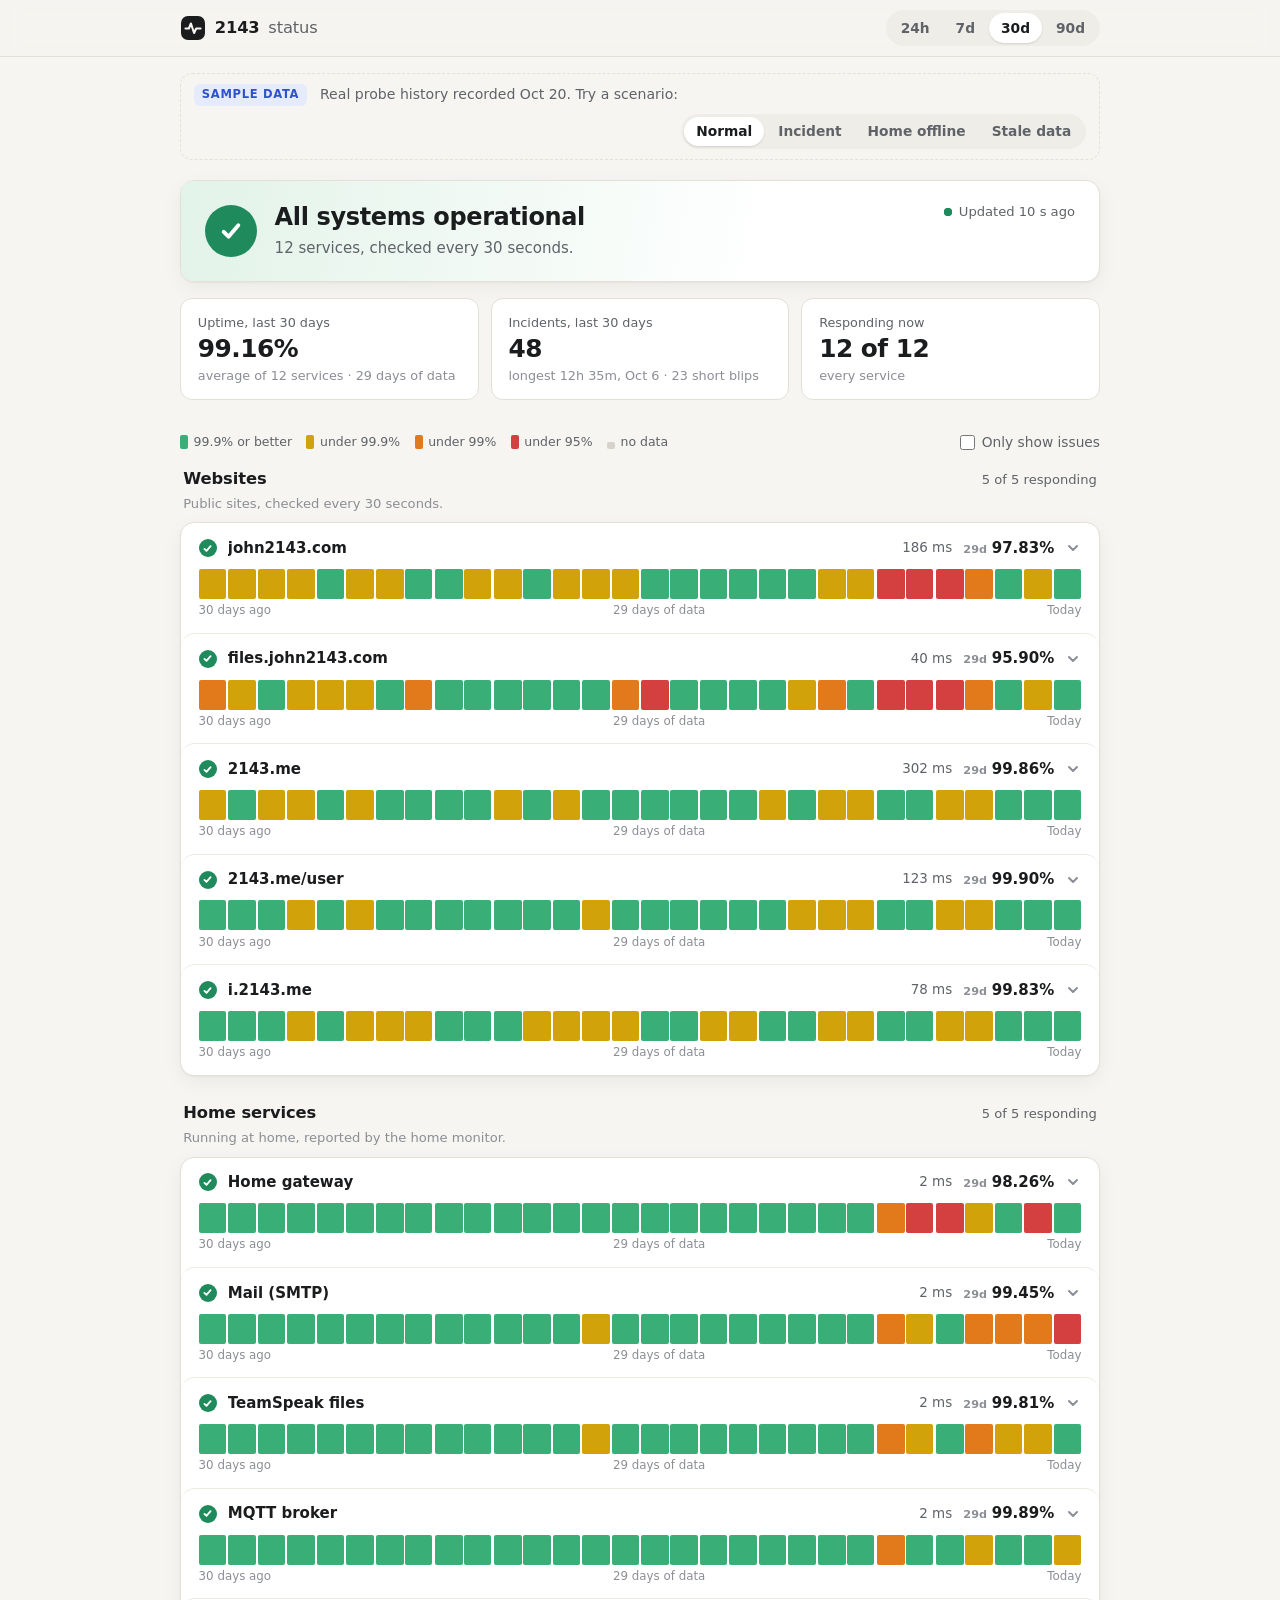
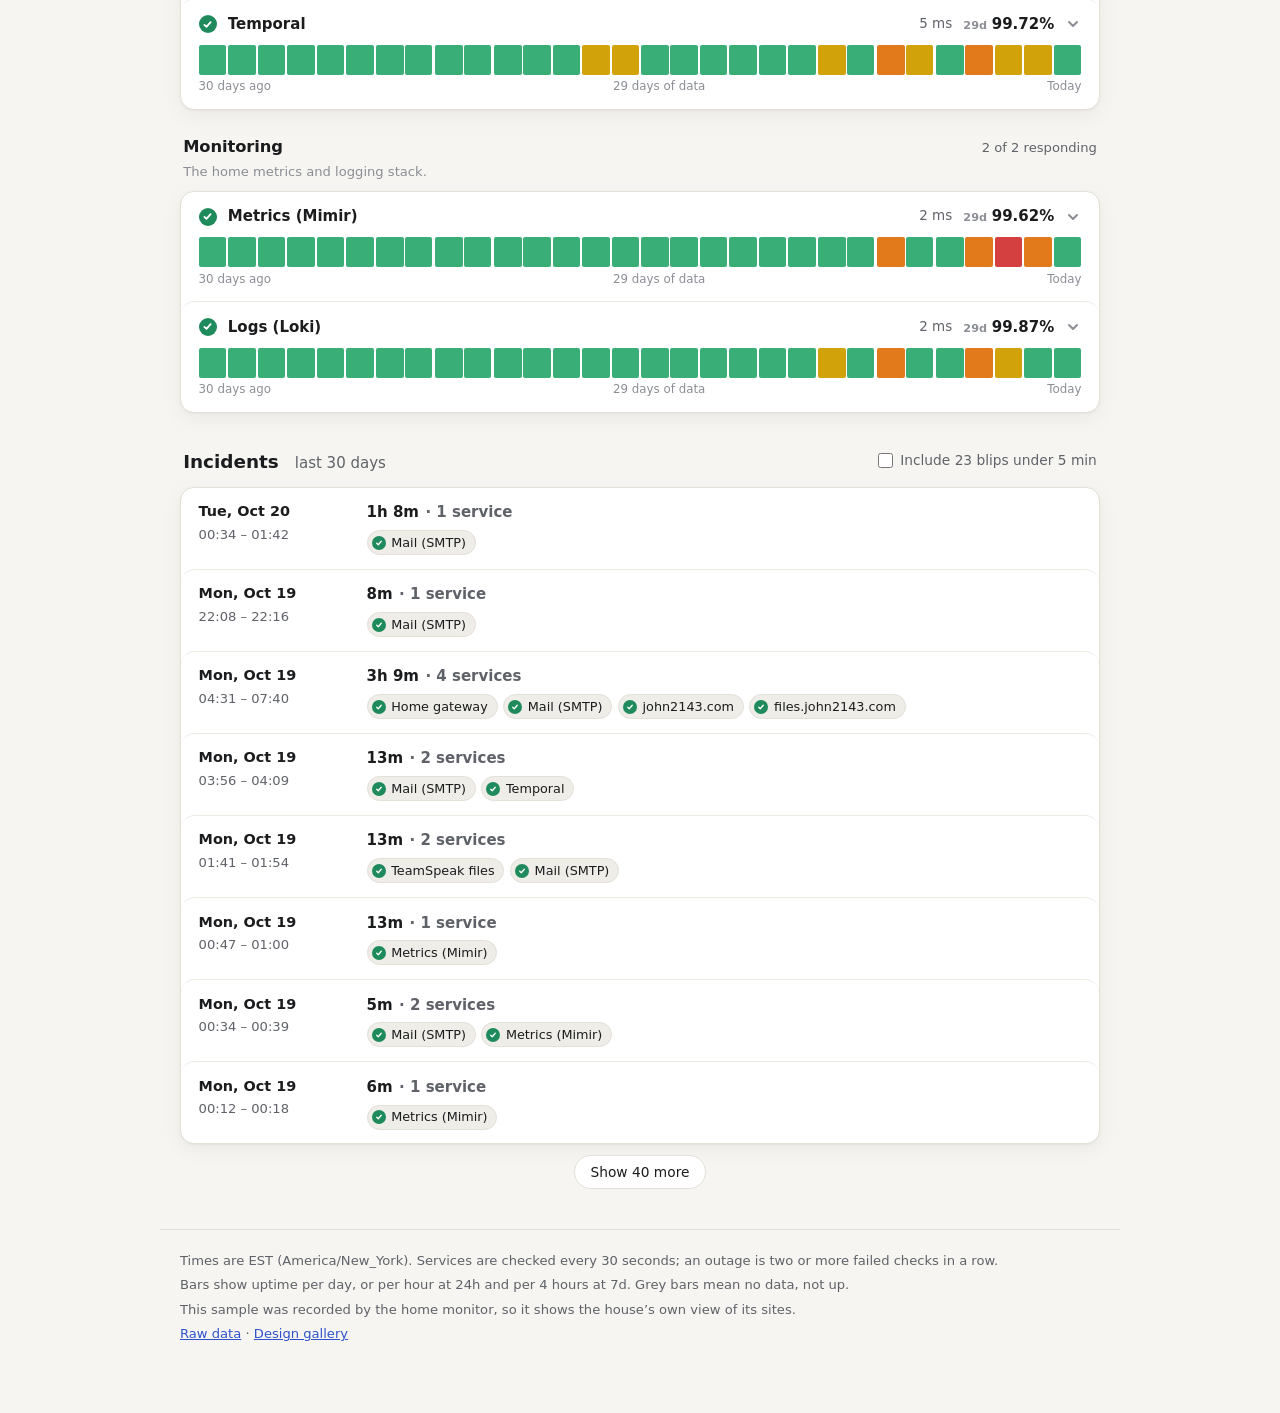
==== designs/board.html @ 42e2dd4e "feat(board): interactive uptime board on real probe history designs/board.html is an uptime-first st" ====
<!doctype html>
<html lang="en">
<head>
<meta charset="utf-8">
<meta name="viewport" content="width=device-width, initial-scale=1">
<meta name="color-scheme" content="light dark">
<title>2143 status</title>
<style>
:root{
  --bg:#f6f5f1;--surface:#fff;--surface-2:#efede7;--fg:#1b1c1e;--muted:#5f6268;--faint:#8b8e94;
  --line:#e3e0d8;--line-2:#eeebe4;--accent:#2f52cc;--accent-soft:#e6ebfb;
  --ok:#1f8a5b;--ok-bar:#3aae77;--minor:#d2a20a;--major:#e27a1c;--severe:#d43f3f;--none:#d6d3cb;
  --ok-soft:#e2f3e9;--warn-soft:#fbf1da;--bad-soft:#fbe5e2;--stale-soft:#ecebe7;--stale:#7a7d83;
  --shadow:0 1px 2px rgb(20 20 20/.04),0 6px 20px rgb(20 20 20/.05);--r:14px;
}
@media (prefers-color-scheme:dark){:root{
  --bg:#0f1012;--surface:#17181b;--surface-2:#1f2125;--fg:#e9e9e7;--muted:#a1a4a9;--faint:#74777d;
  --line:#2a2c31;--line-2:#222428;--accent:#90a9ff;--accent-soft:#1b2340;
  --ok:#4cc38a;--ok-bar:#35a26f;--minor:#e0b43a;--major:#ef8f3c;--severe:#f06a6a;--none:#33353a;
  --ok-soft:#13261c;--warn-soft:#2a2312;--bad-soft:#2e1717;--stale-soft:#202124;--stale:#8d9096;
  --shadow:0 1px 2px rgb(0 0 0/.35),0 8px 24px rgb(0 0 0/.25);
}}
*{box-sizing:border-box}
[hidden]{display:none!important}
html{-webkit-text-size-adjust:100%}
body{margin:0;background:var(--bg);color:var(--fg);font:15px/1.5 system-ui,-apple-system,"Segoe UI",Roboto,sans-serif;-webkit-font-smoothing:antialiased}
button{font:inherit;color:inherit}
a{color:var(--accent)}
.num{font-variant-numeric:tabular-nums}
.muted{color:var(--muted)}
.sr{position:absolute;width:1px;height:1px;overflow:hidden;clip:rect(0 0 0 0);white-space:nowrap}
.wrap{max-width:60rem;margin:0 auto;padding:0 1.25rem}
:focus-visible{outline:2px solid var(--accent);outline-offset:2px}
.skip{position:absolute;left:-999px;top:.5rem;background:var(--surface);padding:.4rem .7rem;border-radius:8px;z-index:30}
.skip:focus{left:.5rem}

/* header */
.top{position:sticky;top:0;z-index:20;background:color-mix(in srgb,var(--bg) 82%,transparent);backdrop-filter:saturate(1.4) blur(10px);-webkit-backdrop-filter:saturate(1.4) blur(10px);border-bottom:1px solid var(--line)}
.top-in{display:flex;align-items:center;justify-content:space-between;gap:1rem;height:3.5rem}
.brand{display:flex;align-items:center;gap:.55rem;font-weight:700;letter-spacing:-.01em;text-decoration:none;color:var(--fg);font-size:1.02rem}
.brand svg{width:26px;height:26px;flex:none}
.brand .muted{font-weight:500}
.seg{display:inline-flex;background:var(--surface-2);border-radius:999px;padding:3px;gap:2px}
.seg button{border:0;background:transparent;padding:.28rem .75rem;border-radius:999px;font-weight:600;font-size:.86rem;color:var(--muted);cursor:pointer;white-space:nowrap;transition:background .15s,color .15s}
.seg button:hover{color:var(--fg)}
.seg button[aria-checked=true]{background:var(--surface);color:var(--fg);box-shadow:0 1px 2px rgb(0 0 0/.12)}

/* sample bar */
.sample{display:flex;flex-wrap:wrap;align-items:center;gap:.5rem .8rem;margin:1rem 0 0;padding:.6rem .8rem;border:1px dashed var(--line);border-radius:12px;font-size:.88rem}
.sample-tag{font-weight:700;font-size:.72rem;letter-spacing:.06em;text-transform:uppercase;background:var(--accent-soft);color:var(--accent);padding:.15rem .5rem;border-radius:6px}
.sample .seg{margin-left:auto}

/* hero */
.hero{--tone:var(--ok);--tone-soft:var(--ok-soft);position:relative;overflow:hidden;margin:1.25rem 0 1rem;padding:1.35rem 1.5rem;border:1px solid var(--line);border-radius:var(--r);background:var(--surface);box-shadow:var(--shadow);display:grid;grid-template-columns:auto 1fr auto;gap:1.1rem;align-items:center}
.hero::before{content:"";position:absolute;inset:0;background:linear-gradient(100deg,var(--tone-soft) 0%,transparent 65%);pointer-events:none}
.hero>*{position:relative}
.hero[data-tone=warn]{--tone:var(--minor);--tone-soft:var(--warn-soft)}
.hero[data-tone=bad]{--tone:var(--severe);--tone-soft:var(--bad-soft)}
.hero[data-tone=stale]{--tone:var(--stale);--tone-soft:var(--stale-soft)}
.hero-icon{width:52px;height:52px;border-radius:50%;display:grid;place-items:center;background:var(--tone);color:#fff}
.hero-icon svg{width:26px;height:26px;fill:none;stroke:currentColor;stroke-width:2.4;stroke-linecap:round;stroke-linejoin:round}
.hero[data-tone=bad] .hero-icon::after,.hero[data-tone=warn] .hero-icon::after{content:"";position:absolute;inset:0;border-radius:50%;border:2px solid var(--tone);animation:ring 2.2s ease-out infinite}
@keyframes ring{from{transform:scale(1);opacity:.55}to{transform:scale(1.55);opacity:0}}
.hero h1{margin:0;font-size:1.5rem;line-height:1.25;letter-spacing:-.015em}
.hero p{margin:.3rem 0 0;color:var(--muted);max-width:40rem}
.live{align-self:start;display:flex;align-items:center;gap:.45rem;font-size:.82rem;color:var(--muted);white-space:nowrap}
.live-dot{width:8px;height:8px;border-radius:50%;background:var(--ok);position:relative}
.live-dot::after{content:"";position:absolute;inset:0;border-radius:50%;background:var(--ok);animation:ping 2s ease-out infinite}
.hero[data-tone=stale] .live-dot,.hero[data-tone=stale] .live-dot::after{background:var(--stale);animation:none}
@keyframes ping{from{transform:scale(1);opacity:.6}to{transform:scale(2.6);opacity:0}}

/* stats */
.stats{display:grid;grid-template-columns:repeat(3,minmax(0,1fr));gap:.75rem;margin-bottom:2rem}
.stat{background:var(--surface);border:1px solid var(--line);border-radius:12px;padding:.85rem 1.05rem}
.stat .k{font-size:.8rem;color:var(--muted)}
.stat .v{font-size:1.55rem;font-weight:650;letter-spacing:-.02em;line-height:1.25;margin-top:.1rem}
.stat .s{font-size:.8rem;color:var(--faint);margin-top:.1rem}

/* services */
.svc-bar{display:flex;flex-wrap:wrap;align-items:center;justify-content:space-between;gap:.6rem 1rem;margin:0 0 .9rem}
.legend{display:flex;flex-wrap:wrap;gap:.35rem .9rem;font-size:.78rem;color:var(--muted)}
.legend span{display:inline-flex;align-items:center;gap:.35rem}
.sw{display:inline-block;width:8px;height:14px;border-radius:2px;background:var(--ok-bar)}
.sw[data-t=minor]{background:var(--minor)}.sw[data-t=major]{background:var(--major)}.sw[data-t=severe]{background:var(--severe)}
.sw[data-t=none]{background:var(--none);height:7px;align-self:flex-end;margin-bottom:3px}
.toggle{display:inline-flex;align-items:center;gap:.45rem;font-size:.86rem;color:var(--muted);cursor:pointer;user-select:none}
.toggle input{accent-color:var(--accent);width:15px;height:15px;margin:0}
.group{margin-bottom:1.6rem}
.group-h{display:flex;align-items:baseline;justify-content:space-between;gap:1rem;margin:0 .2rem .15rem}
.group-h h2{margin:0;font-size:1.02rem;letter-spacing:-.005em}
.group-sum{font-size:.82rem;color:var(--muted)}
.group-note{margin:0 .2rem .55rem;font-size:.82rem;color:var(--faint)}
.rows{list-style:none;margin:0;padding:0;background:var(--surface);border:1px solid var(--line);border-radius:var(--r);box-shadow:var(--shadow)}
.row{padding:.85rem 1.1rem .8rem;border-top:1px solid var(--line-2);border-radius:var(--r)}
.row:first-child{border-top:0}
.row-h{display:grid;grid-template-columns:auto minmax(0,1fr) auto auto auto;align-items:center;gap:.7rem;width:100%;background:none;border:0;padding:0;text-align:left;cursor:pointer;border-radius:6px}
.name{font-weight:600;overflow:hidden;text-overflow:ellipsis;white-space:nowrap}
.lat{font-size:.84rem;color:var(--muted)}
.pct{font-weight:650;min-width:4.6rem;text-align:right}
.chev{width:16px;height:16px;fill:none;stroke:var(--faint);stroke-width:2;stroke-linecap:round;stroke-linejoin:round;transition:transform .2s}
.row-h[aria-expanded=true] .chev{transform:rotate(180deg)}
.row-h:hover .name{color:var(--accent)}
.tag{font-size:.78rem;font-weight:650;padding:.12rem .5rem;border-radius:999px;white-space:nowrap}
.tag.bad{background:var(--bad-soft);color:var(--severe)}
.tag.warn{background:var(--warn-soft);color:color-mix(in srgb,var(--minor) 70%,var(--fg))}
.tag.stale{background:var(--stale-soft);color:var(--muted)}
.cov{font-size:.7rem;font-weight:600;color:var(--faint);margin-right:.3rem}

.dot{--tone:var(--ok);width:18px;height:18px;border-radius:50%;display:inline-grid;place-items:center;background:var(--tone);color:#fff;flex:none}
.dot svg{width:11px;height:11px;fill:none;stroke:currentColor;stroke-width:2.6;stroke-linecap:round;stroke-linejoin:round}
.dot[data-s=down]{--tone:var(--severe)}
.dot[data-s=degraded]{--tone:var(--minor)}
.dot[data-s=unknown]{background:transparent;border:1.5px dashed var(--faint);color:var(--faint)}

.strip{display:grid;grid-template-columns:repeat(var(--n),minmax(0,1fr));gap:2px;align-items:end;height:30px;margin:.6rem 0 .2rem;border-radius:4px;cursor:pointer;touch-action:manipulation}
.strip[data-dense]{gap:1px}
.bar{height:100%;border-radius:2px;background:var(--ok-bar);transform-origin:bottom;transition:filter .12s}
.bar[data-t=minor]{background:var(--minor)}.bar[data-t=major]{background:var(--major)}.bar[data-t=severe]{background:var(--severe)}
.bar[data-t=none]{background:var(--none);height:34%}
.bar:hover,.bar.is-active{filter:brightness(1.18) saturate(1.1)}
.bar.is-active{outline:2px solid var(--fg);outline-offset:1px}
.anim .bar{animation:grow .45s cubic-bezier(.2,.7,.3,1) both;animation-delay:calc(var(--i)*3ms)}
@keyframes grow{from{transform:scaleY(.12);opacity:.25}}
.axis{display:flex;justify-content:space-between;gap:1rem;font-size:.74rem;color:var(--faint)}

/* detail */
.detail{display:grid;grid-template-columns:minmax(0,1.35fr) minmax(0,1fr);gap:1.1rem 1.5rem;margin-top:.9rem;padding-top:.9rem;border-top:1px dashed var(--line)}
.detail h3{margin:0 0 .4rem;font-size:.8rem;font-weight:650;color:var(--muted)}
.spark-h{display:flex;justify-content:space-between;gap:.5rem;align-items:baseline}
.spark-read{font-size:.8rem;color:var(--muted)}
.spark{display:block;width:100%;height:64px;cursor:crosshair}
.spark-line{fill:none;stroke:var(--accent);stroke-width:1.6;vector-effect:non-scaling-stroke;stroke-linejoin:round}
.spark-area{fill:var(--accent);opacity:.1}
.spark-x{stroke:var(--fg);stroke-width:1;opacity:.45;vector-effect:non-scaling-stroke}
.spark-axis{display:flex;justify-content:space-between;font-size:.72rem;color:var(--faint)}
.facts{margin:0;display:grid;gap:.45rem;font-size:.86rem;align-content:start;align-self:start}
.facts div{display:grid;grid-template-columns:7.5rem 1fr;gap:.5rem}
.facts dt{color:var(--muted)}.facts dd{margin:0}
.facts .warn{color:var(--major);font-weight:600}
.mini{display:flex;flex-wrap:wrap;gap:.2rem .8rem}
.mini span{color:var(--muted);font-size:.8rem}.mini b{color:var(--fg);font-weight:600;font-size:.86rem}
.d-out{margin-top:1rem}
.d-out ol{list-style:none;margin:0;padding:0;display:grid;gap:.25rem}
.olink{display:flex;gap:.6rem;width:100%;background:none;border:0;padding:.3rem .45rem;margin:0 -.45rem;border-radius:6px;cursor:pointer;text-align:left;font-size:.86rem}
.olink:hover{background:var(--surface-2)}
.olink .when{color:var(--muted);min-width:9.5rem}
.small{font-size:.86rem}

/* incidents */
.sec-h{display:flex;flex-wrap:wrap;align-items:baseline;gap:.4rem 1rem;margin:2.2rem .2rem .7rem}
.sec-h h2{margin:0;font-size:1.15rem}
.sec-h .toggle{margin-left:auto}
.inc-list{list-style:none;margin:0;padding:0;background:var(--surface);border:1px solid var(--line);border-radius:var(--r);box-shadow:var(--shadow)}
.inc{display:grid;grid-template-columns:9.5rem minmax(0,1fr);gap:1rem;padding:.85rem 1.1rem;border-top:1px solid var(--line-2);border-radius:var(--r)}
.inc:first-child{border-top:0}
.inc-day{display:block;font-weight:600;font-size:.9rem}
.inc-time{font-size:.82rem;color:var(--muted)}
.inc-title{display:flex;flex-wrap:wrap;align-items:center;gap:.4rem;font-weight:600}
.badge{font-size:.7rem;font-weight:700;letter-spacing:.04em;text-transform:uppercase;padding:.12rem .45rem;border-radius:5px;background:var(--bad-soft);color:var(--severe)}
.chips{display:flex;flex-wrap:wrap;gap:.35rem;margin-top:.4rem}
.chip{display:inline-flex;align-items:center;gap:.35rem;border:1px solid var(--line);background:var(--surface-2);border-radius:999px;padding:.12rem .55rem .12rem .25rem;font-size:.8rem;cursor:pointer}
.chip:hover{border-color:var(--accent)}
.chip .dot{width:14px;height:14px}.chip .dot svg{width:8px;height:8px}
.empty{padding:1.1rem;color:var(--muted);display:flex;gap:.6rem;align-items:center}
.more{display:block;margin:.7rem auto 0;border:1px solid var(--line);background:var(--surface);border-radius:999px;padding:.35rem 1rem;font-size:.86rem;cursor:pointer}
.more:hover{border-color:var(--accent)}
.flash{animation:flash 1.8s ease-out}
@keyframes flash{0%,35%{box-shadow:inset 0 0 0 2px var(--accent);background:var(--accent-soft)}100%{box-shadow:inset 0 0 0 2px transparent}}

/* tooltip */
.tip{position:fixed;z-index:40;max-width:17rem;padding:.55rem .7rem;border-radius:10px;background:var(--fg);color:var(--bg);font-size:.8rem;line-height:1.4;box-shadow:0 8px 24px rgb(0 0 0/.2);pointer-events:none}
.tip-h{font-weight:650;margin-bottom:.15rem}
.tip-v{display:flex;align-items:center;gap:.4rem}
.tip-o{opacity:.8;margin-top:.15rem}
.tip-hint{opacity:.6;margin-top:.3rem;font-size:.74rem}

.foot{margin-top:2.5rem;padding-top:1rem;padding-bottom:3rem;border-top:1px solid var(--line);font-size:.82rem;color:var(--muted)}
.foot p{margin:.3rem 0}
.nojs{margin:2rem 0;padding:1rem;border:1px solid var(--line);border-radius:12px}

@media (max-width:640px){
  .wrap{padding:0 .9rem}
  .brand .muted{display:none}
  .seg button{padding:.25rem .55rem}
  .hero{grid-template-columns:auto 1fr;padding:1.1rem}
  .hero h1{font-size:1.2rem}
  .hero-icon{width:42px;height:42px}.hero-icon svg{width:21px;height:21px}
  .live{grid-column:1/-1;order:-1}
  .stats{grid-template-columns:1fr;gap:0;background:var(--surface);border:1px solid var(--line);border-radius:12px}
  .stat{display:grid;grid-template-columns:1fr auto;column-gap:1rem;align-items:center;border:0;border-top:1px solid var(--line-2);border-radius:0;background:none;padding:.6rem .9rem}
  .stat:first-child{border-top:0}
  .stat .v{grid-column:2;grid-row:1/3;font-size:1.25rem;margin:0}
  .stat .k{color:var(--fg);font-weight:600}
  .row{padding:.75rem .85rem}
  .row-h{gap:.5rem}.lat{display:none}
  .detail{grid-template-columns:1fr}
  .inc{grid-template-columns:1fr;gap:.3rem}
  .sample .seg{margin-left:0;max-width:100%;overflow-x:auto;scrollbar-width:none}
}
@media (prefers-reduced-motion:reduce){
  *,*::before,*::after{animation:none!important;transition:none!important}
}
</style>
</head>
<body>
<a class="skip" href="#services">Skip to services</a>
<header class="top">
  <div class="wrap top-in">
    <a class="brand" href="./">
      <svg viewBox="0 0 26 26" aria-hidden="true"><rect x="1" y="1" width="24" height="24" rx="7" fill="currentColor"/><path d="M5.5 13.5h3.4l2-5 3.2 9.5 2.1-4.5h4.3" fill="none" stroke="var(--bg)" stroke-width="2.1" stroke-linecap="round" stroke-linejoin="round"/></svg>
      <span>2143</span><span class="muted">status</span>
    </a>
    <div class="seg" id="range" role="radiogroup" aria-label="Time range">
      <button type="button" role="radio" data-range="24h">24h</button>
      <button type="button" role="radio" data-range="7d">7d</button>
      <button type="button" role="radio" data-range="30d">30d</button>
      <button type="button" role="radio" data-range="90d">90d</button>
    </div>
  </div>
</header>

<main class="wrap">
  <div id="sample" class="sample" hidden></div>
  <section id="hero" class="hero" data-tone="stale" aria-labelledby="hero-title">
    <div class="hero-icon" aria-hidden="true"></div>
    <div><h1 id="hero-title">Loading status…</h1><p></p></div>
  </section>
  <p id="announce" class="sr" aria-live="polite"></p>
  <section id="stats" class="stats" aria-label="Summary"></section>
  <section id="services" aria-label="Services"></section>
  <section id="incidents" aria-labelledby="inc-h"></section>
  <noscript><p class="nojs">The live board needs JavaScript. The raw data is at <a href="sample-normal.json">sample-normal.json</a>.</p></noscript>
</main>
<footer class="wrap foot" id="foot"></footer>
<div id="tip" class="tip" role="tooltip" hidden></div>
<p id="sr" class="sr" aria-live="polite"></p>

<script>
(() => {
'use strict';
const RANGES = {
  '24h': {secs: 86400, days: 1, label: 'last 24 hours', unit: 'hour', start: '24 hours ago'},
  '7d': {secs: 7 * 86400, days: 7, label: 'last 7 days', unit: '4 hours', start: '7 days ago'},
  '30d': {secs: 30 * 86400, days: 30, label: 'last 30 days', unit: 'day', start: '30 days ago'},
  '90d': {secs: 90 * 86400, days: 90, label: 'last 90 days', unit: 'day', start: '90 days ago'},
};
const SCENARIOS = [['normal', 'Normal'], ['incident', 'Incident'], ['home-offline', 'Home offline'], ['stale', 'Stale data']];
const STALE_S = 120, BLIP_S = 300, POLL_MS = 30000, LIMIT = 8;
const reduceMotion = matchMedia('(prefers-reduced-motion: reduce)');
const $ = (s, r = document) => r.querySelector(s);
const $$ = (s, r = document) => [...r.querySelectorAll(s)];
const esc = s => String(s ?? '').replace(/[&<>"']/g, c => ({'&': '&amp;', '<': '&lt;', '>': '&gt;', '"': '&quot;', "'": '&#39;'}[c]));

const state = {range: '30d', scenario: null, open: new Set(), issues: false, blips: false, showAll: false};
let data = null, mode = 'live', loadedAt = 0, fmt = null, byId = {}, incidents = [], outagesBy = {};
const bucketCache = {};
let active = null, lastPointer = 'mouse', tapKey = null, heroKey = '', pollTimer = 0;

/* ---------- formatting ---------- */
const GLYPH = {
  up: '<path d="M3.5 8.5l3 3 6-7"/>',
  down: '<path d="M4.5 4.5l7 7M11.5 4.5l-7 7"/>',
  degraded: '<path d="M8 4v5"/><path d="M8 12v.2"/>',
  unknown: '<path d="M5 8h6"/>',
};
const HERO_GLYPH = {ok: GLYPH.up, warn: GLYPH.degraded, bad: GLYPH.down, stale: '<path d="M8 4.5V8l2.5 1.6"/><circle cx="8" cy="8" r="5.5"/>'};
const STATE_WORD = {up: 'Up', down: 'Down', degraded: 'Slow', unknown: 'Not reporting'};
const svg16 = p => `<svg viewBox="0 0 16 16" aria-hidden="true">${p}</svg>`;
const dot = s => `<span class="dot" data-s="${esc(s)}">${svg16(GLYPH[s] || GLYPH.unknown)}</span>`;

function pct(v) {
  if (v == null) return '—';
  if (v >= 100) return '100%';
  return (Math.floor(v * 100) / 100).toFixed(2) + '%';
}
function durText(s) {
  s = Math.max(0, Math.round(s));
  if (s < 60) return 'under a minute';
  const m = Math.round(s / 60);
  if (m < 60) return `${m}m`;
  const h = Math.floor(m / 60);
  if (h < 24) return `${h}h ${m % 60}m`;
  return `${Math.floor(h / 24)}d ${h % 24}h`;
}
function agoText(s) {
  s = Math.max(0, Math.round(s));
  if (s < 60) return `${s} s ago`;
  if (s < 3600) return `${Math.round(s / 60)} min ago`;
  return `${Math.round(s / 3600)} h ago`;
}
const msText = v => v == null ? '—' : v >= 1000 ? `${(v / 1000).toFixed(1)} s` : `${Math.round(v)} ms`;
function listNames(a) {
  if (a.length <= 1) return a.join('');
  if (a.length <= 3) return a.slice(0, -1).join(', ') + ' and ' + a[a.length - 1];
  return `${a.slice(0, 2).join(', ')} and ${a.length - 2} others`;
}
function makeFmt(tz) {
  const o = tz ? {timeZone: tz} : {};
  const day = new Intl.DateTimeFormat('en-US', {...o, weekday: 'short', month: 'short', day: 'numeric'});
  const dayShort = new Intl.DateTimeFormat('en-US', {...o, month: 'short', day: 'numeric'});
  const time = new Intl.DateTimeFormat('en-US', {...o, hour: '2-digit', minute: '2-digit', hourCycle: 'h23'});
  const iso = new Intl.DateTimeFormat('en-CA', {...o, year: 'numeric', month: '2-digit', day: '2-digit'});
  const dayUTC = new Intl.DateTimeFormat('en-US', {timeZone: 'UTC', weekday: 'short', month: 'short', day: 'numeric'});
  const zone = (new Intl.DateTimeFormat('en-US', {...o, timeZoneName: 'short'}).formatToParts(new Date())
    .find(p => p.type === 'timeZoneName') || {}).value || '';
  return {
    day: t => day.format(t * 1000), dayShort: t => dayShort.format(t * 1000), time: t => time.format(t * 1000),
    iso: t => iso.format(t * 1000), dayUTC: d => dayUTC.format(d), zone,
  };
}
function safeUrl(u) {
  try { const x = new URL(u); return x.protocol === 'https:' ? x : null; } catch { return null; }
}

/* ---------- clock ---------- */
const elapsed = () => (Date.now() - loadedAt) / 1000;
function ageS() {
  if (mode === 'sample') { const b = data.sample_age_s || 0; return b > STALE_S ? b + elapsed() : b + elapsed() % 30; }
  return Math.max(0, Date.now() / 1000 - data.generated);
}
function homeAgeS() {
  const b = data.home_age_s;
  if (b == null) return null;
  if (mode === 'sample') return b > STALE_S ? b + elapsed() : b + elapsed() % 30;
  return b + Math.max(0, Date.now() / 1000 - data.generated);
}
const nowS = () => data.generated + (mode === 'sample' ? ageS() : Math.max(0, Date.now() / 1000 - data.generated));

/* ---------- state in the URL ---------- */
function readHash() {
  const p = new URLSearchParams(location.hash.slice(1));
  state.range = RANGES[p.get('range')] ? p.get('range') : '30d';
  const sc = p.get('scenario');
  state.scenario = SCENARIOS.some(s => s[0] === sc) ? sc : null;
  state.open = new Set((p.get('open') || '').split(',').filter(Boolean));
  state.issues = p.get('issues') === '1';
}
function writeHash() {
  const p = new URLSearchParams();
  if (state.range !== '30d') p.set('range', state.range);
  if (state.scenario) p.set('scenario', state.scenario);
  if (state.open.size) p.set('open', [...state.open].join(','));
  if (state.issues) p.set('issues', '1');
  const h = p.toString();
  history.replaceState(null, '', h ? '#' + h : location.pathname + location.search);
}

/* ---------- data ---------- */
async function fetchJson(url) {
  const r = await fetch(url, {cache: 'no-store'});
  if (!r.ok) throw new Error(`${url}: ${r.status}`);
  return r.json();
}
async function load(animate) {
  let d = null, m = 'live';
  if (!state.scenario) { try { d = await fetchJson('status.json'); } catch { d = null; } }
  if (!d) { m = 'sample'; d = await fetchJson(`sample-${state.scenario || 'normal'}.json`); }
  if (!d || d.v !== 1 || !Array.isArray(d.components)) throw new Error('Unexpected status data');
  data = d; mode = m; loadedAt = Date.now();
  fmt = makeFmt(d.tz);
  byId = Object.fromEntries(d.components.map(c => [c.id, c]));
  prepareOutages(d.outages || []);
  render(animate);
  schedulePoll();
}
function daysTouched(a, b) {
  const s = new Set();
  for (let t = a; t < b; t += 3600) s.add(fmt.iso(t));
  s.add(fmt.iso(Math.max(a, b - 1)));
  return s;
}
function prepareOutages(outs) {
  outagesBy = {};
  const now = nowS();
  const list = outs.filter(o => byId[o.id]).map(o => ({...o, endT: o.end == null ? Infinity : o.end}))
    .sort((x, y) => x.start - y.start);
  for (const o of list) {
    o.days = daysTouched(o.start, o.end == null ? now : o.end);
    (outagesBy[o.id] ||= []).push(o);
  }
  const groups = [];
  for (const o of list) {
    const g = groups[groups.length - 1];
    if (g && o.start <= g.endT + BLIP_S) { g.endT = Math.max(g.endT, o.endT); g.outs.push(o); }
    else groups.push({start: o.start, endT: o.endT, outs: [o]});
  }
  for (const g of groups) {
    g.key = 'i' + g.start;
    g.end = g.endT === Infinity ? null : g.endT;
    g.ids = [...new Set(g.outs.map(o => o.id))];
    for (const o of g.outs) o.inc = g.key;
  }
  incidents = groups.reverse();
}
const incDur = i => (i.end == null ? nowS() : i.end) - i.start;
const isBlip = i => i.end != null && incDur(i) < BLIP_S;

function tier(p) {
  if (p == null) return 'none';
  if (p >= 99.9) return 'ok';
  if (p >= 99) return 'minor';
  if (p >= 95) return 'major';
  return 'severe';
}
function dayDate(j) {
  const [y, m, d] = data.days_start.split('-').map(Number);
  return new Date(Date.UTC(y, m - 1, d + j, 12));
}
function buckets(c, range) {
  if (range === '24h' || range === '7d') {
    const H = c.hourly_pct || [], step = range === '24h' ? 1 : 4, n = range === '24h' ? 24 : 42;
    const first = H.length - n * step, out = [];
    for (let i = 0; i < n; i++) {
      const idx = first + i * step, vals = H.slice(idx, idx + step).filter(v => v != null);
      const a = data.hours_start + idx * 3600, b = a + step * 3600;
      const p = vals.length ? vals.reduce((x, y) => x + y, 0) / vals.length : null;
      const label = fmt.iso(a) === fmt.iso(b - 1)
        ? `${fmt.day(a)}, ${fmt.time(a)}–${fmt.time(b)}` : `${fmt.day(a)} ${fmt.time(a)} – ${fmt.time(b)}`;
      out.push({a, b, pct: p, down: p == null ? null : Math.round((1 - p / 100) * step * 60), label});
    }
    return out;
  }
  const n = RANGES[range].days, D = c.daily_pct || [], M = c.daily_down_min || [], first = D.length - n;
  return Array.from({length: n}, (_, i) => {
    const j = first + i, dd = dayDate(j);
    return {day: dd.toISOString().slice(0, 10), pct: D[j] ?? null, down: M[j] ?? null, label: fmt.dayUTC(dd), noon: dd};
  });
}
function bucketOutages(id, b) {
  const now = nowS();
  return (outagesBy[id] || []).filter(o => b.day ? o.days.has(b.day) : o.start < b.b && (o.end == null ? now : o.end) > b.a);
}
function coverageDays(c) { return c.since ? (data.generated - c.since) / 86400 : null; }
function needsAttention(c) {
  const u = c.uptime ? c.uptime[state.range] : null;
  return c.state !== 'up' || (u != null && u < 99.9);
}

/* ---------- render ---------- */
function render(animate) {
  const prev = active;
  hideTip();
  const focusId = document.activeElement && document.activeElement.closest('[data-id]') ? document.activeElement.closest('[data-id]').dataset.id : null;
  const focusIsStrip = document.activeElement && document.activeElement.classList.contains('strip');
  $$('#range button').forEach(b => b.setAttribute('aria-checked', String(b.dataset.range === state.range)));
  renderSample();
  renderHero(true);
  renderStats();
  renderServices(animate);
  renderIncidents();
  renderFoot();
  if (focusId) {
    const el = focusIsStrip ? $(`.strip[data-id="${CSS.escape(focusId)}"]`) : $(`.row-h[data-id="${CSS.escape(focusId)}"]`);
    if (el) el.focus({preventScroll: true});
  }
  if (prev && !animate) {
    const s = $(`.strip[data-id="${CSS.escape(prev.id)}"]`), b = s && $$('.bar', s)[prev.i];
    if (b) showTip(b);
  }
}
function renderSample() {
  const el = $('#sample');
  if (mode !== 'sample') { el.hidden = true; return; }
  el.hidden = false;
  const cur = state.scenario || 'normal';
  el.innerHTML = `<span class="sample-tag">Sample data</span>
    <span class="muted">Real probe history recorded ${esc(fmt.dayShort(data.generated))}. Try a scenario:</span>
    <div class="seg" role="radiogroup" aria-label="Scenario">${SCENARIOS.map(([k, v]) =>
      `<button type="button" role="radio" data-sc="${k}" aria-checked="${k === cur}">${v}</button>`).join('')}</div>`;
}
function heroModel() {
  const C = data.components, age = ageS(), homeAge = homeAgeS(), now = nowS();
  const down = C.filter(c => c.state === 'down'), slow = C.filter(c => c.state === 'degraded'), unk = C.filter(c => c.state === 'unknown');
  const names = a => esc(listNames(a.map(c => c.name)));
  const be = a => a.length > 1 ? 'are' : 'is';
  if (age > STALE_S) return {tone: 'stale', title: 'Status data is out of date',
    sub: `The last update arrived ${agoText(age)}. Everything below is the last known state, not the current one.`};
  const home = C.filter(c => c.hosted === 'home');
  if (homeAge != null && homeAge > STALE_S && home.length && home.every(c => c.state === 'down' || c.state === 'unknown')) {
    const cloudUp = C.filter(c => c.hosted === 'cloud' && c.state === 'up').length;
    return {tone: 'bad', title: 'Home looks offline',
      sub: `${down.length ? `${names(down)} ${be(down)} down, and h` : 'H'}ome services have not reported for ${durText(homeAge)}.` +
        (cloudUp ? ' Sites hosted in the cloud are up.' : '')};
  }
  if (down.length) {
    const starts = down.map(c => (outagesBy[c.id] || []).filter(o => o.end == null).map(o => o.start)).flat();
    const since = starts.length ? Math.min(...starts) : null;
    const parts = [];
    if (down.length > 1) parts.push(`${names(down)}.`);
    if (since) parts.push(`Down since ${fmt.time(since)} (${durText(now - since)}).`);
    if (slow.length) parts.push(`${names(slow)} ${be(slow)} slow.`);
    if (unk.length) parts.push(`${unk.length} not reporting.`);
    if (!slow.length && !unk.length) parts.push('Everything else is responding.');
    return {tone: 'bad', title: down.length === 1 ? `${esc(down[0].name)} is down` : `${down.length} services are down`, sub: parts.join(' ')};
  }
  if (slow.length) return {tone: 'warn', title: slow.length === 1 ? `${esc(slow[0].name)} is slow` : `${slow.length} services are slow`,
    sub: `Responding, but slower than usual${slow.length === 1 && slow[0].latency_ms ? ` (${msText(slow[0].latency_ms)})` : ''}.`};
  if (unk.length) return {tone: 'warn', title: `${unk.length} ${unk.length === 1 ? 'service is' : 'services are'} not reporting`,
    sub: `${names(unk)}. Their last known state is shown below.`};
  return {tone: 'ok', title: 'All systems operational', sub: `${C.length} services, checked every ${data.probe_interval_s || 30} seconds.`};
}
function renderHero(force) {
  const m = heroModel(), key = m.tone + m.title + m.sub.replace(/\d+/g, '');
  const hero = $('#hero');
  if (force || key !== heroKey || m.sub !== hero.dataset.sub) {
    hero.dataset.tone = m.tone;
    hero.dataset.sub = m.sub;
    hero.innerHTML = `<div class="hero-icon" aria-hidden="true"><svg viewBox="0 0 16 16">${HERO_GLYPH[m.tone]}</svg></div>
      <div><h1 id="hero-title">${m.title}</h1><p>${m.sub}</p></div>
      <div class="live"><span class="live-dot" aria-hidden="true"></span><span id="age"></span></div>`;
    if (key !== heroKey) $('#announce').textContent = m.title.replace(/&[^;]+;/g, '');
    heroKey = key;
  }
  $('#age').textContent = `Updated ${agoText(ageS())}`;
}
function renderStats() {
  const C = data.components, r = RANGES[state.range], since = nowS() - r.secs;
  const ups = C.map(c => c.uptime ? c.uptime[state.range] : null).filter(v => v != null);
  const avg = ups.length ? ups.reduce((a, b) => a + b, 0) / ups.length : null;
  const inRange = incidents.filter(i => (i.end == null ? Infinity : i.end) > since);
  const real = inRange.filter(i => !isBlip(i)), blips = inRange.length - real.length;
  const longest = real.reduce((a, i) => !a || incDur(i) > incDur(a) ? i : a, null);
  const responding = C.filter(c => c.state === 'up' || c.state === 'degraded').length;
  const down = C.filter(c => c.state === 'down').length, unk = C.filter(c => c.state === 'unknown').length;
  const card = (k, v, s) => `<div class="stat"><div class="k">${k}</div><div class="v num">${v}</div><div class="s">${s}</div></div>`;
  $('#stats').innerHTML =
    card(`Uptime, ${r.label}`, pct(avg), `average of ${ups.length} services` +
      (() => { const cov = Math.max(0, ...C.map(coverageDays).filter(v => v != null)); return cov && cov < r.days - 0.5 ? ` · ${Math.floor(cov)} days of data` : ''; })()) +
    card(`Incidents, ${r.label}`, real.length,
      (longest ? `longest ${durText(incDur(longest))}, ${esc(fmt.dayShort(longest.start))}` : 'none') +
      (blips ? ` · ${blips} short blip${blips > 1 ? 's' : ''}` : '')) +
    card('Responding now', `${responding} of ${C.length}`,
      [down && `${down} down`, unk && `${unk} not reporting`].filter(Boolean).join(', ') || 'every service');
}
function rowHTML(c) {
  const r = RANGES[state.range], bs = buckets(c, state.range);
  bucketCache[c.id] = bs;
  const open = state.open.has(c.id), u = c.uptime ? c.uptime[state.range] : null;
  const cov = coverageDays(c), short = cov != null && cov < r.days - 0.5;
  let right;
  if (c.state === 'down') {
    const o = (outagesBy[c.id] || []).find(x => x.end == null);
    right = `<span class="tag bad">Down${o ? ` ${durText(nowS() - o.start)}` : ''}</span>`;
  } else if (c.state === 'degraded') right = `<span class="tag warn">Slow, ${msText(c.latency_ms)}</span>`;
  else if (c.state === 'unknown') right = '<span class="tag stale">Not reporting</span>';
  else right = `<span class="lat num">${msText(c.latency_ms)}</span>`;
  const sid = esc(c.id);
  return `<li class="row" id="svc-${sid}">
    <button type="button" class="row-h" data-id="${sid}" aria-expanded="${open}" aria-controls="d-${sid}">
      ${dot(c.state)}<span class="name">${esc(c.name)}<span class="sr">, ${STATE_WORD[c.state] || 'Unknown'}</span></span>
      ${right}
      <span class="pct num" title="${short ? `Based on ${Math.floor(cov)} days of data` : `Uptime, ${r.label}`}">${short ? `<span class="cov">${Math.floor(cov)}d</span>` : ''}${pct(u)}</span>
      <svg class="chev" viewBox="0 0 16 16" aria-hidden="true"><path d="M4 6l4 4 4-4"/></svg>
    </button>
    <div class="strip" data-id="${sid}" style="--n:${bs.length}"${bs.length > 60 ? ' data-dense' : ''} tabindex="0" role="group"
      aria-label="${esc(c.name)} uptime, ${r.label}, one bar per ${r.unit}. Use the arrow keys to inspect, Enter to open the incident.">
      ${bs.map((b, i) => `<span class="bar" data-i="${i}" data-t="${tier(b.pct)}" style="--i:${i}"></span>`).join('')}
    </div>
    <div class="axis"><span>${r.start}</span><span>${short ? `${Math.floor(cov)} days of data` : ''}</span><span>${r.unit === 'day' ? 'Today' : 'Now'}</span></div>
    <div class="detail" id="d-${sid}"${open ? '' : ' hidden'}>${detailHTML(c)}</div>
  </li>`;
}
function sparkSVG(c) {
  const v = c.latency_10m || [], nums = v.filter(x => x != null);
  if (!nums.length) return '<p class="muted small">No response-time data in the last 24 hours.</p>';
  const W = 600, H = 64, pad = 4, max = Math.max(...nums) * 1.15 || 1;
  const X = i => (i / (v.length - 1)) * W, Y = val => H - pad - (val / max) * (H - 2 * pad);
  let line = '', area = '', seg = [];
  const flush = () => {
    if (seg.length > 1) {
      const pts = seg.map(p => p.join(',')).join('L');
      line += `M${pts}`; area += `M${seg[0][0]},${H}L${pts}L${seg[seg.length - 1][0]},${H}Z`;
    } else if (seg.length === 1) line += `M${seg[0][0]},${seg[0][1]}h1`;
    seg = [];
  };
  v.forEach((val, i) => { if (val == null) flush(); else seg.push([+X(i).toFixed(1), +Y(val).toFixed(1)]); });
  flush();
  return `<svg class="spark" data-id="${esc(c.id)}" viewBox="0 0 ${W} ${H}" preserveAspectRatio="none" aria-hidden="true">
    <path class="spark-area" d="${area}"/><path class="spark-line" d="${line}"/>
    <line class="spark-x" x1="0" x2="0" y1="0" y2="${H}" visibility="hidden"/></svg>
    <div class="spark-axis"><span>24 h ago</span><span>Now</span></div>`;
}
function sparkSummary(c) {
  const nums = (c.latency_10m || []).filter(x => x != null);
  if (!nums.length) return '';
  return `avg ${msText(nums.reduce((a, b) => a + b, 0) / nums.length)} · max ${msText(Math.max(...nums))}`;
}
function detailHTML(c) {
  const r = RANGES[state.range], since = nowS() - r.secs, u = c.uptime || {};
  const url = safeUrl(c.url);
  const facts = [
    ['Hosted', c.hosted === 'cloud' ? 'In the cloud' : 'At home'],
    c.cert_days != null && ['TLS certificate', `<span class="${c.cert_days < 14 ? 'warn' : ''}">${c.cert_days} days left</span>`],
    ['Uptime', `<span class="mini">${['24h', '7d', '30d', '90d'].map(k => `<span><b class="num">${pct(u[k])}</b> ${k}</span>`).join('')}</span>`],
    c.since && ['Data since', esc(fmt.dayShort(c.since))],
    url && ['Address', `<a href="${esc(url.href)}" rel="noopener">${esc(url.host + url.pathname.replace(/\/$/, ''))}</a>`],
  ].filter(Boolean);
  const outs = (outagesBy[c.id] || []).filter(o => o.endT > since).slice().reverse();
  const now = nowS();
  const items = outs.slice(0, 5).map(o => `<li><button type="button" class="olink" data-inc="${o.inc}">
      <span class="when num">${esc(fmt.dayShort(o.start))}, ${fmt.time(o.start)}</span>
      <span>${o.end == null ? `<b>ongoing</b>, ${durText(now - o.start)}` : durText(o.end - o.start)}</span></button></li>`).join('');
  return `<div><div class="spark-h"><h3>Response time, last 24 hours</h3><span class="spark-read num" data-default="${sparkSummary(c)}">${sparkSummary(c)}</span></div>${sparkSVG(c)}
      <div class="d-out"><h3>Outages, ${r.label}</h3>${items ? `<ol>${items}</ol>${outs.length > 5 ? `<p class="muted small">and ${outs.length - 5} more under Incidents.</p>` : ''}` : `<p class="muted small">None.</p>`}</div></div>
    <dl class="facts">${facts.map(([k, v]) => `<div><dt>${k}</dt><dd>${v}</dd></div>`).join('')}</dl>`;
}
function renderServices(animate) {
  const groups = data.groups || [];
  const anyHidden = state.issues;
  let html = `<div class="svc-bar">
      <div class="legend" aria-label="Bar colours">
        <span><i class="sw"></i>99.9% or better</span><span><i class="sw" data-t="minor"></i>under 99.9%</span>
        <span><i class="sw" data-t="major"></i>under 99%</span><span><i class="sw" data-t="severe"></i>under 95%</span>
        <span><i class="sw" data-t="none"></i>no data</span>
      </div>
      <label class="toggle"><input type="checkbox" id="issues"${state.issues ? ' checked' : ''}> Only show issues</label>
    </div>`;
  let shown = 0;
  for (const g of groups) {
    const all = data.components.filter(c => c.group === g.id);
    const rows = anyHidden ? all.filter(needsAttention) : all;
    if (!rows.length) continue;
    shown += rows.length;
    const up = all.filter(c => c.state === 'up' || c.state === 'degraded').length;
    const gid = esc(g.id);
    html += `<section class="group" aria-labelledby="g-${gid}">
      <div class="group-h"><h2 id="g-${gid}">${esc(g.name)}</h2><span class="group-sum">${up} of ${all.length} responding</span></div>
      ${g.note ? `<p class="group-note">${esc(g.note)}</p>` : ''}
      <ul class="rows${animate ? ' anim' : ''}">${rows.map(rowHTML).join('')}</ul></section>`;
  }
  if (!shown) html += `<div class="rows"><div class="empty">${dot('up')} Nothing needs attention: every service is up with 99.9% or better over the ${RANGES[state.range].label}.</div></div>`;
  $('#services').innerHTML = html;
}
function renderIncidents() {
  const r = RANGES[state.range], since = nowS() - r.secs, now = nowS();
  let list = incidents.filter(i => (i.end == null ? Infinity : i.end) > since);
  const blips = list.filter(isBlip).length;
  if (!state.blips) list = list.filter(i => !isBlip(i));
  const shown = state.showAll ? list : list.slice(0, LIMIT);
  const endText = i => {
    if (i.end == null) return 'now';
    return fmt.iso(i.end) === fmt.iso(i.start) ? fmt.time(i.end) : `${fmt.dayShort(i.end)}, ${fmt.time(i.end)}`;
  };
  const item = i => `<li class="inc" id="inc-${i.key}">
      <div><span class="inc-day">${esc(fmt.day(i.start))}</span><span class="inc-time num">${fmt.time(i.start)} – ${esc(endText(i))}</span></div>
      <div><div class="inc-title">${i.end == null ? '<span class="badge">Ongoing</span>' : ''}<span class="num">${durText(incDur(i))}</span>
        <span class="muted">· ${i.ids.length === 1 ? '1 service' : `${i.ids.length} services`}</span></div>
        <div class="chips">${i.ids.map(id => `<button type="button" class="chip" data-goto="${esc(id)}">${dot(byId[id].state)}${esc(byId[id].name)}</button>`).join('')}</div>
      </div></li>`;
  $('#incidents').innerHTML = `<div class="sec-h"><h2 id="inc-h">Incidents</h2><span class="muted">${r.label}</span>
      ${blips ? `<label class="toggle"><input type="checkbox" id="blips"${state.blips ? ' checked' : ''}> Include ${blips} blip${blips > 1 ? 's' : ''} under 5 min</label>` : ''}</div>
    ${list.length ? `<ol class="inc-list">${shown.map(item).join('')}</ol>` :
      `<div class="inc-list"><div class="empty">${dot('up')} No incidents in the ${r.label}.</div></div>`}
    ${list.length > shown.length ? `<button type="button" class="more" id="more">Show ${list.length - shown.length} more</button>` : ''}`;
}
function renderFoot() {
  $('#foot').innerHTML = `<p>Times are ${esc(fmt.zone)} (${esc(data.tz || 'local')}). Services are checked every ${data.probe_interval_s || 30} seconds; an outage is two or more failed checks in a row.</p>
    <p>Bars show uptime per day, or per hour at 24h and per 4 hours at 7d. Grey bars mean no data, not up.</p>
    ${mode === 'sample' ? '<p>This sample was recorded by the home monitor, so it shows the house’s own view of its sites.</p>' : ''}
    <p><a href="${mode === 'sample' ? `sample-${esc(state.scenario || 'normal')}.json` : 'status.json'}">Raw data</a> · <a href="./">Design gallery</a></p>`;
}

/* ---------- tooltip ---------- */
function tipHTML(id, i) {
  const b = bucketCache[id][i], c = byId[id], outs = bucketOutages(id, b), now = nowS();
  let v;
  if (b.pct == null) {
    const before = c.since && (b.day ? b.day < fmt.iso(c.since) : b.b <= c.since);
    v = before ? `No data. Monitoring started ${esc(fmt.dayShort(c.since))}.` : 'No data for this period.';
  } else v = `${pct(b.pct)} up${b.down ? ` · ${durText(b.down * 60)} down` : ''}`;
  return `<div class="tip-h">${esc(b.label)}</div><div class="tip-v"><i class="sw" data-t="${tier(b.pct)}"></i>${v}</div>` +
    outs.slice(0, 3).map(o => `<div class="tip-o">${o.end == null ? `Down since ${fmt.time(o.start)}` : `Outage ${fmt.time(o.start)}–${fmt.time(o.end)}`}, ${durText((o.end == null ? now : o.end) - o.start)}</div>`).join('') +
    (outs.length > 3 ? `<div class="tip-o">and ${outs.length - 3} more</div>` : '') +
    (outs.length ? `<div class="tip-hint">${lastPointer === 'touch' ? 'Tap again' : 'Click'} to see the incident</div>` : '');
}
function showTip(bar) {
  const strip = bar.parentElement, id = strip.dataset.id, i = +bar.dataset.i, tip = $('#tip');
  $$('.bar.is-active').forEach(x => x !== bar && x.classList.remove('is-active'));
  bar.classList.add('is-active');
  active = {id, i};
  tip.innerHTML = tipHTML(id, i);
  tip.hidden = false;
  const r = bar.getBoundingClientRect(), tw = tip.offsetWidth, th = tip.offsetHeight;
  const left = Math.min(Math.max(8, r.left + r.width / 2 - tw / 2), innerWidth - tw - 8);
  const top = r.top - th - 10 < 8 ? r.bottom + 10 : r.top - th - 10;
  tip.style.left = `${left}px`; tip.style.top = `${top}px`;
  return tip.textContent;
}
function hideTip() {
  $('#tip').hidden = true;
  $$('.bar.is-active').forEach(x => x.classList.remove('is-active'));
  active = null;
}

/* ---------- navigation ---------- */
function flash(el) { el.classList.remove('flash'); void el.offsetWidth; el.classList.add('flash'); }
function scrollToEl(el) { el.scrollIntoView({behavior: reduceMotion.matches ? 'auto' : 'smooth', block: 'center'}); flash(el); }
function gotoIncident(key) {
  const inc = incidents.find(i => i.key === key);
  if (!inc) return;
  if (isBlip(inc) && !state.blips) state.blips = true;
  renderIncidents();
  if (!$(`#inc-${key}`)) { state.showAll = true; renderIncidents(); }
  const el = $(`#inc-${key}`);
  if (el) scrollToEl(el);
}
function gotoService(id) {
  if (state.issues && !needsAttention(byId[id])) { state.issues = false; renderServices(false); }
  state.open.add(id); writeHash();
  const btn = $(`.row-h[data-id="${CSS.escape(id)}"]`);
  if (!btn) return;
  btn.setAttribute('aria-expanded', 'true');
  $(`#d-${CSS.escape(id)}`).hidden = false;
  scrollToEl(btn.closest('.row'));
}
function barIncident(id, i) {
  const outs = bucketOutages(id, bucketCache[id][i]);
  return outs.length ? outs[outs.length - 1].inc : null;
}

/* ---------- events ---------- */
document.addEventListener('click', e => {
  const t = e.target;
  const rb = t.closest('#range button');
  if (rb && rb.dataset.range !== state.range) { state.range = rb.dataset.range; state.showAll = false; writeHash(); render(true); return; }
  const sc = t.closest('[data-sc]');
  if (sc) { state.scenario = sc.dataset.sc; state.showAll = false; writeHash(); load(true).catch(fail); return; }
  const rh = t.closest('.row-h');
  if (rh) {
    const id = rh.dataset.id, open = rh.getAttribute('aria-expanded') !== 'true';
    rh.setAttribute('aria-expanded', String(open));
    $(`#d-${CSS.escape(id)}`).hidden = !open;
    open ? state.open.add(id) : state.open.delete(id);
    writeHash();
    return;
  }
  const bar = t.closest('.bar');
  if (bar) {
    const id = bar.parentElement.dataset.id, i = +bar.dataset.i, key = `${id}:${i}`;
    if (lastPointer === 'touch' && tapKey !== key) { tapKey = key; showTip(bar); return; }
    tapKey = null;
    const inc = barIncident(id, i);
    if (inc) { hideTip(); gotoIncident(inc); }
    return;
  }
  const chip = t.closest('[data-goto]');
  if (chip) { gotoService(chip.dataset.goto); return; }
  const ol = t.closest('[data-inc]');
  if (ol) { gotoIncident(ol.dataset.inc); return; }
  if (t.id === 'more') { state.showAll = true; renderIncidents(); return; }
  if (!t.closest('.strip')) { tapKey = null; hideTip(); }
});
document.addEventListener('change', e => {
  if (e.target.id === 'issues') { state.issues = e.target.checked; writeHash(); renderServices(false); }
  if (e.target.id === 'blips') { state.blips = e.target.checked; renderIncidents(); }
});
document.addEventListener('pointerdown', e => { lastPointer = e.pointerType || 'mouse'; }, true);
document.addEventListener('pointerover', e => {
  const bar = e.target.closest('.bar');
  if (bar && e.pointerType !== 'touch') showTip(bar);
});
document.addEventListener('pointerout', e => {
  const strip = e.target.closest('.strip');
  if (strip && e.pointerType !== 'touch' && !strip.contains(e.relatedTarget) && !strip.matches(':focus-visible')) hideTip();
});
document.addEventListener('pointermove', e => {
  const sp = e.target.closest('.spark');
  if (!sp) return;
  const c = byId[sp.dataset.id], v = c.latency_10m || [], r = sp.getBoundingClientRect();
  const i = Math.max(0, Math.min(v.length - 1, Math.round((e.clientX - r.left) / r.width * (v.length - 1))));
  const x = (i / (v.length - 1)) * 600, ln = $('.spark-x', sp);
  ln.setAttribute('x1', x); ln.setAttribute('x2', x); ln.setAttribute('visibility', 'visible');
  const read = sp.closest('.detail').querySelector('.spark-read');
  read.textContent = `${fmt.time(data.latency_start + i * 600)} · ${v[i] == null ? 'no data' : msText(v[i])}`;
});
document.addEventListener('pointerleave', e => {
  if (!e.target.classList || !e.target.classList.contains('spark')) return;
  $('.spark-x', e.target).setAttribute('visibility', 'hidden');
  const read = e.target.closest('.detail').querySelector('.spark-read');
  read.textContent = read.dataset.default;
}, true);
document.addEventListener('focusin', e => {
  const strip = e.target.classList && e.target.classList.contains('strip') ? e.target : null;
  if (!strip || !strip.matches(':focus-visible')) return;
  const bars = $$('.bar', strip), i = active && active.id === strip.dataset.id ? active.i : bars.length - 1;
  $('#sr').textContent = showTip(bars[i]);
});
document.addEventListener('focusout', e => {
  if (e.target.classList && e.target.classList.contains('strip')) hideTip();
});
document.addEventListener('keydown', e => {
  lastPointer = 'keyboard';
  if (e.key === 'Escape') { hideTip(); return; }
  const strip = e.target.classList && e.target.classList.contains('strip') ? e.target : null;
  if (!strip) return;
  const bars = $$('.bar', strip), cur = active && active.id === strip.dataset.id ? active.i : bars.length - 1;
  let i = cur;
  if (e.key === 'ArrowLeft') i = Math.max(0, cur - 1);
  else if (e.key === 'ArrowRight') i = Math.min(bars.length - 1, cur + 1);
  else if (e.key === 'Home') i = 0;
  else if (e.key === 'End') i = bars.length - 1;
  else if (e.key === 'Enter' || e.key === ' ') {
    e.preventDefault();
    const inc = barIncident(strip.dataset.id, cur);
    if (inc) { hideTip(); gotoIncident(inc); }
    return;
  } else return;
  e.preventDefault();
  $('#sr').textContent = showTip(bars[i]);
});
addEventListener('scroll', () => { if (!$('#tip').hidden && lastPointer !== 'keyboard') hideTip(); }, {passive: true});
addEventListener('hashchange', () => { readHash(); load(false).catch(fail); });

/* ---------- live updates ---------- */
function schedulePoll() {
  clearTimeout(pollTimer);
  if (mode !== 'live' || document.hidden) return;
  pollTimer = setTimeout(() => load(false).catch(fail), POLL_MS);
}
document.addEventListener('visibilitychange', () => {
  if (!document.hidden && data && mode === 'live' && Date.now() - loadedAt > POLL_MS) load(false).catch(fail);
  else schedulePoll();
});
setInterval(() => { if (data) renderHero(false); }, 1000);

function fail(err) {
  clearTimeout(pollTimer);
  pollTimer = setTimeout(() => load(false).catch(fail), POLL_MS);
  // With data on screen, a failed poll just lets it age; the hero turns "out of date" on its own.
  if (data) return;
  const hero = $('#hero');
  hero.dataset.tone = 'stale';
  hero.innerHTML = `<div class="hero-icon" aria-hidden="true"><svg viewBox="0 0 16 16">${HERO_GLYPH.stale}</svg></div>
    <div><h1 id="hero-title">Could not load status data</h1><p>${esc(err.message)}. Retrying in 30 seconds.</p></div>`;
}

readHash();
load(true).catch(fail);
})();
</script>
</body>
</html>
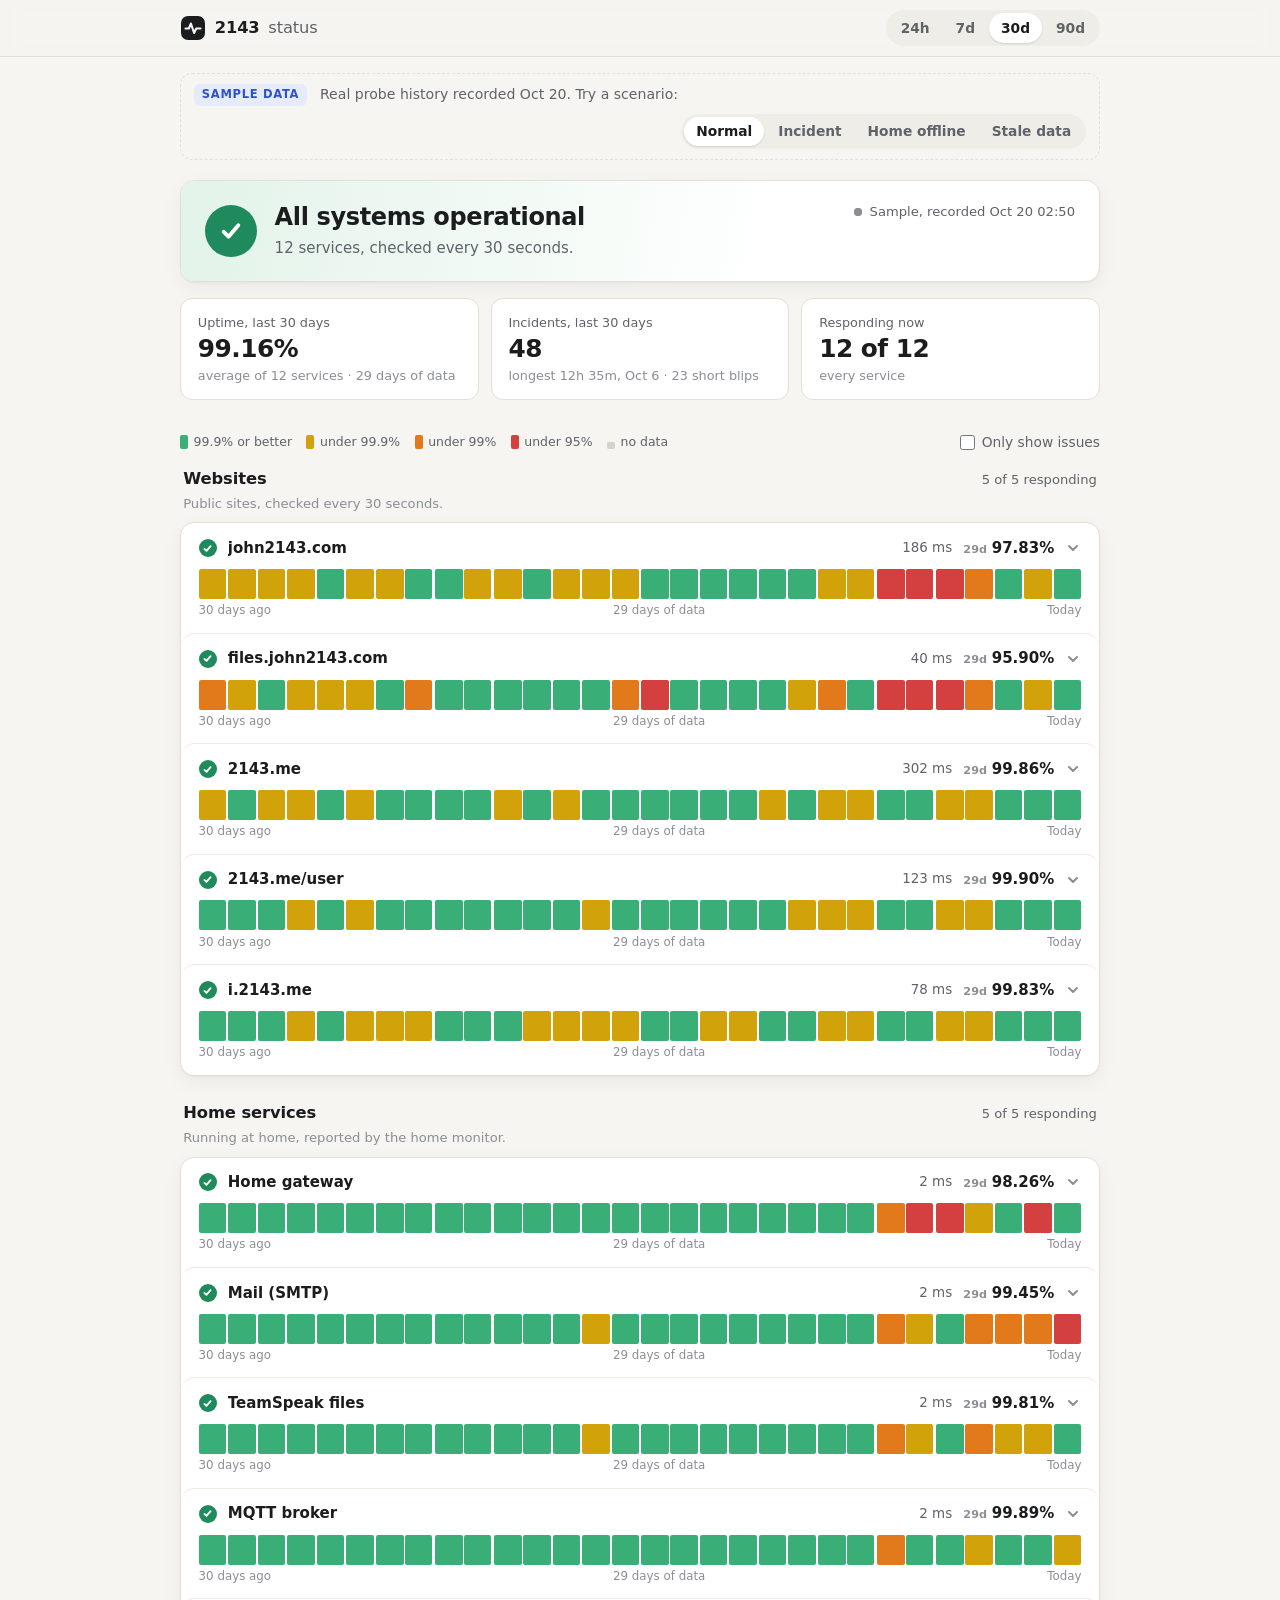
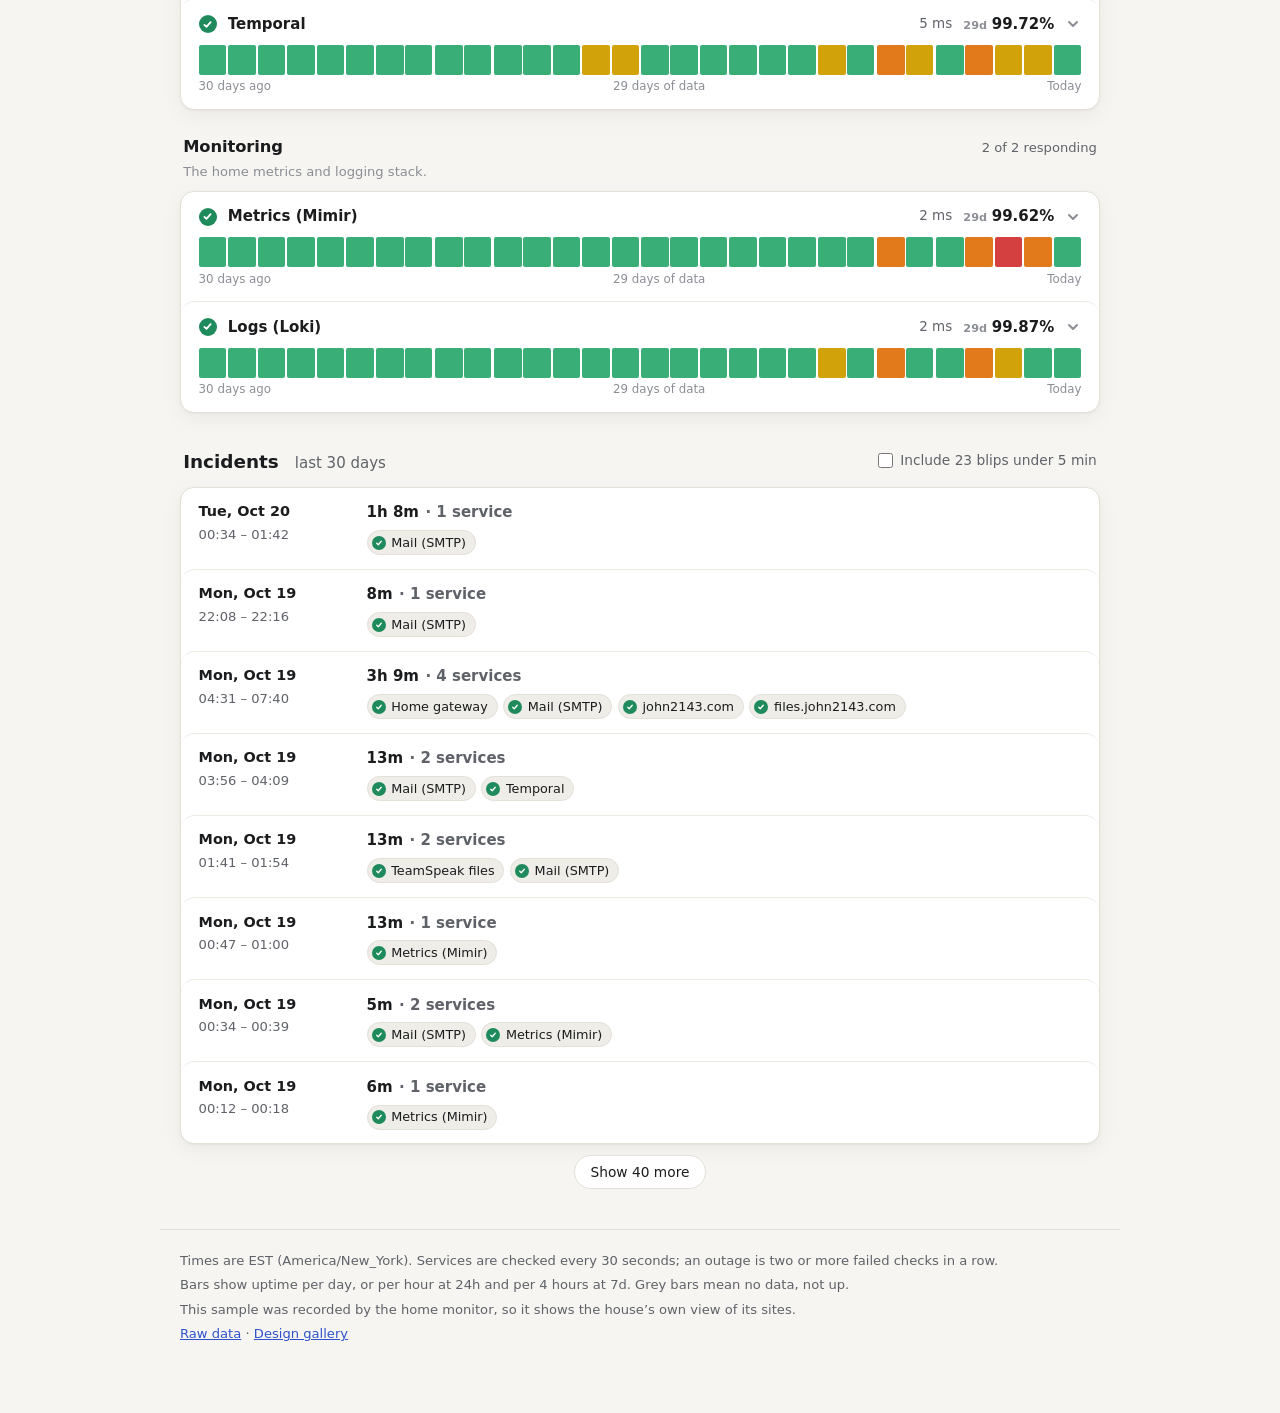
==== commit 9eb160a8: "fix(board): sample mode shows when it was recorded, not a fake "updated" age The live indicator tick" ====
--- a/designs/board.html
+++ b/designs/board.html
@@ -67,6 +67,7 @@
 .live-dot{width:8px;height:8px;border-radius:50%;background:var(--ok);position:relative}
 .live-dot::after{content:"";position:absolute;inset:0;border-radius:50%;background:var(--ok);animation:ping 2s ease-out infinite}
 .hero[data-tone=stale] .live-dot,.hero[data-tone=stale] .live-dot::after{background:var(--stale);animation:none}
+.live.is-sample .live-dot,.live.is-sample .live-dot::after{background:var(--faint);animation:none}
 @keyframes ping{from{transform:scale(1);opacity:.6}to{transform:scale(2.6);opacity:0}}
 
 /* stats */
@@ -507,11 +508,13 @@
     hero.dataset.sub = m.sub;
     hero.innerHTML = `<div class="hero-icon" aria-hidden="true"><svg viewBox="0 0 16 16">${HERO_GLYPH[m.tone]}</svg></div>
       <div><h1 id="hero-title">${m.title}</h1><p>${m.sub}</p></div>
-      <div class="live"><span class="live-dot" aria-hidden="true"></span><span id="age"></span></div>`;
+      <div class="live${mode === 'sample' ? ' is-sample' : ''}"><span class="live-dot" aria-hidden="true"></span><span id="age"></span></div>`;
     if (key !== heroKey) $('#announce').textContent = m.title.replace(/&[^;]+;/g, '');
     heroKey = key;
   }
-  $('#age').textContent = `Updated ${agoText(ageS())}`;
+  $('#age').textContent = mode === 'sample'
+    ? `Sample, recorded ${fmt.dayShort(data.generated)} ${fmt.time(data.generated)}`
+    : `Updated ${agoText(ageS())}`;
 }
 function renderStats() {
   const C = data.components, r = RANGES[state.range], since = nowS() - r.secs;
